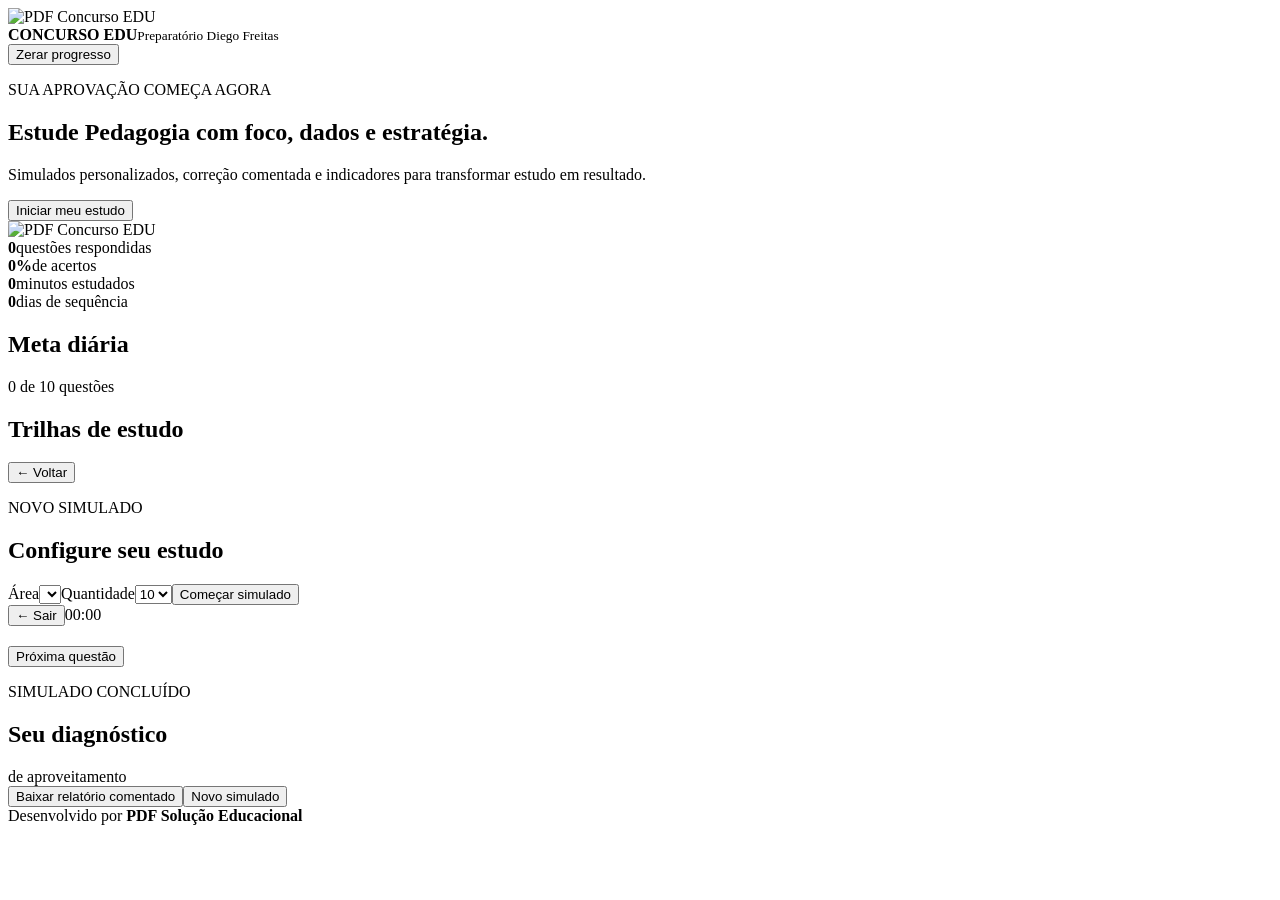
==== index.html @ 6ede87a9 "Adiciona index.html" ====
<!doctype html><html lang="pt-BR"><head><meta charset="utf-8"><meta name="viewport" content="width=device-width,initial-scale=1"><meta name="theme-color" content="#b40d16"><title>PDF Concurso EDU — Quiz de Pedagogia</title><meta name="description" content="Simulados de Pedagogia, teóricos da educação, legislação, currículo, avaliação e PNE."><link rel="icon" type="image/png" href="assets/logo-pdf-concurso.png"><link rel="apple-touch-icon" href="assets/logo-pdf-concurso.png"><link rel="stylesheet" href="styles.css"><link rel="stylesheet" href="brand.css"></head><body>
<header><div class="brand"><img class="brand-logo" src="assets/logo-pdf-concurso.png" alt="PDF Concurso EDU"><div><strong>CONCURSO EDU</strong><small>Preparatório Diego Freitas</small></div></div><button id="reset" class="ghost">Zerar progresso</button></header>
<main><section id="home"><div class="hero"><div class="hero-copy"><p class="eyebrow">SUA APROVAÇÃO COMEÇA AGORA</p><h1>Estude Pedagogia com foco, dados e estratégia.</h1><p>Simulados personalizados, correção comentada e indicadores para transformar estudo em resultado.</p><button id="start" class="primary">Iniciar meu estudo</button></div><img class="hero-logo" src="assets/logo-pdf-concurso.png" alt="PDF Concurso EDU"></div><div class="stats"><article><b id="answered">0</b><span>questões respondidas</span></article><article><b id="accuracy">0%</b><span>de acertos</span></article><article><b id="minutes">0</b><span>minutos estudados</span></article><article><b id="streak">0</b><span>dias de sequência</span></article></div><section class="panel"><div><h2>Meta diária</h2><p><span id="goalDone">0</span> de <span id="goalTotal">10</span> questões</p></div><div class="bar"><i id="goalBar"></i></div></section><h2>Trilhas de estudo</h2><div id="tracks" class="tracks"></div></section>
<section id="setup" class="hidden panel form"><button class="back" data-to="home">← Voltar</button><p class="eyebrow">NOVO SIMULADO</p><h1>Configure seu estudo</h1><label>Área<select id="category"></select></label><label>Quantidade<select id="amount"><option>5</option><option selected>10</option><option>15</option></select></label><button id="begin" class="primary">Começar simulado</button></section>
<section id="quiz" class="hidden"><div class="quiztop"><button class="back" data-to="setup">← Sair</button><span id="progressText"></span><span id="timer">00:00</span></div><div class="bar"><i id="quizBar"></i></div><article class="question"><span id="tag"></span><h2 id="prompt"></h2><div id="options"></div><div id="feedback" class="hidden"></div><button id="next" class="primary hidden">Próxima questão</button></article></section>
<section id="result" class="hidden panel"><p class="eyebrow">SIMULADO CONCLUÍDO</p><h1>Seu diagnóstico</h1><div class="score"><b id="score"></b><span>de aproveitamento</span></div><div id="summary"></div><div class="actions"><button id="report" class="primary">Baixar relatório comentado</button><button class="ghost" data-to="setup">Novo simulado</button></div></section></main><footer>Desenvolvido por <strong>PDF Solução Educacional</strong></footer><script src="app.js"></script></body></html>
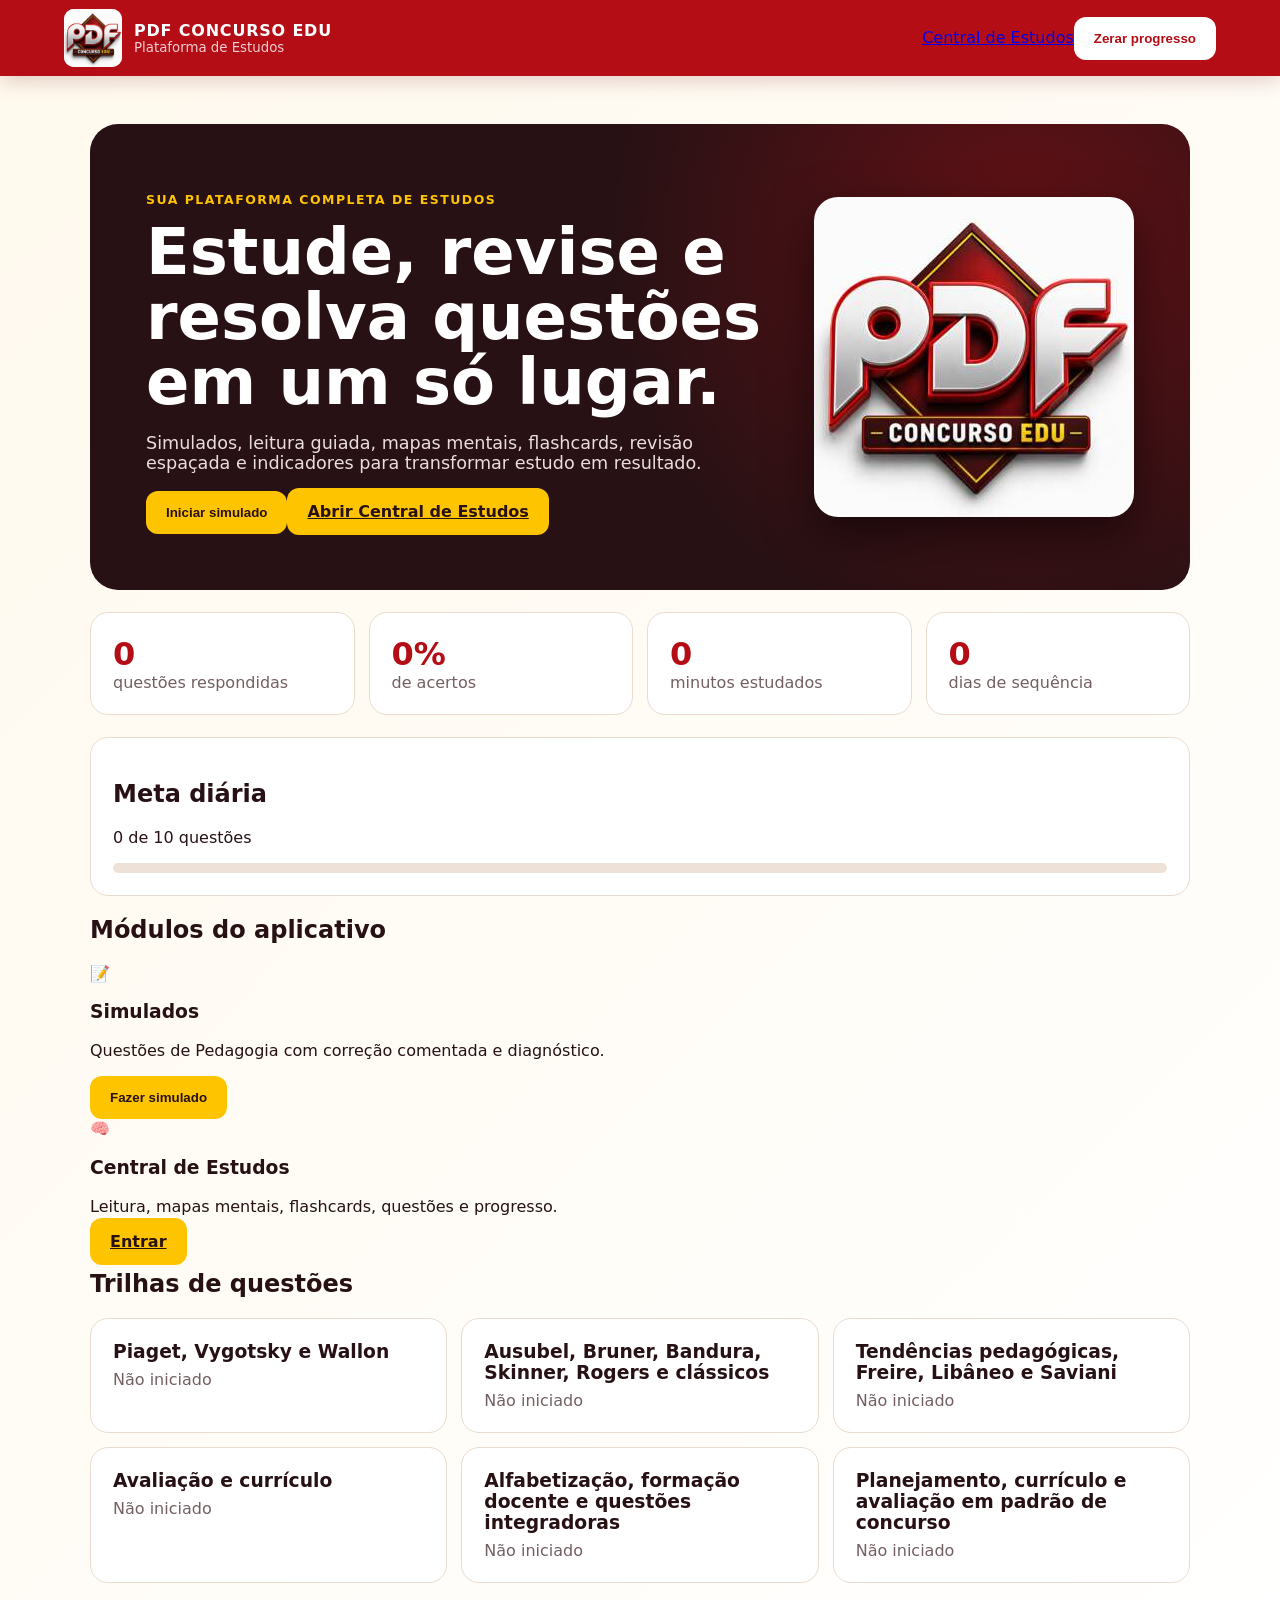
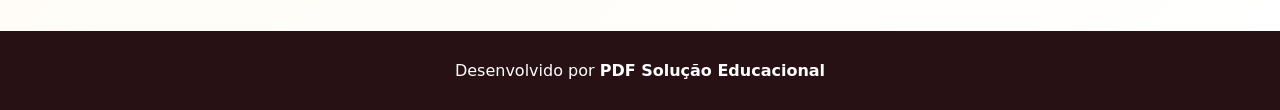
==== commit dbbf061a: "feat: unify quiz and study center into one app" ====
--- a/index.html
+++ b/index.html
@@ -1,6 +1,11 @@
-<!doctype html><html lang="pt-BR"><head><meta charset="utf-8"><meta name="viewport" content="width=device-width,initial-scale=1"><meta name="theme-color" content="#b40d16"><title>PDF Concurso EDU — Quiz de Pedagogia</title><meta name="description" content="Simulados de Pedagogia, teóricos da educação, legislação, currículo, avaliação e PNE."><link rel="icon" type="image/png" href="assets/logo-pdf-concurso.png"><link rel="apple-touch-icon" href="assets/logo-pdf-concurso.png"><link rel="stylesheet" href="styles.css"><link rel="stylesheet" href="brand.css"></head><body>
-<header><div class="brand"><img class="brand-logo" src="assets/logo-pdf-concurso.png" alt="PDF Concurso EDU"><div><strong>CONCURSO EDU</strong><small>Preparatório Diego Freitas</small></div></div><button id="reset" class="ghost">Zerar progresso</button></header>
-<main><section id="home"><div class="hero"><div class="hero-copy"><p class="eyebrow">SUA APROVAÇÃO COMEÇA AGORA</p><h1>Estude Pedagogia com foco, dados e estratégia.</h1><p>Simulados personalizados, correção comentada e indicadores para transformar estudo em resultado.</p><button id="start" class="primary">Iniciar meu estudo</button></div><img class="hero-logo" src="assets/logo-pdf-concurso.png" alt="PDF Concurso EDU"></div><div class="stats"><article><b id="answered">0</b><span>questões respondidas</span></article><article><b id="accuracy">0%</b><span>de acertos</span></article><article><b id="minutes">0</b><span>minutos estudados</span></article><article><b id="streak">0</b><span>dias de sequência</span></article></div><section class="panel"><div><h2>Meta diária</h2><p><span id="goalDone">0</span> de <span id="goalTotal">10</span> questões</p></div><div class="bar"><i id="goalBar"></i></div></section><h2>Trilhas de estudo</h2><div id="tracks" class="tracks"></div></section>
+<!doctype html><html lang="pt-BR"><head><meta charset="utf-8"><meta name="viewport" content="width=device-width,initial-scale=1"><meta name="theme-color" content="#b40d16"><title>PDF Concurso EDU — Plataforma de Estudos</title><meta name="description" content="Plataforma completa PDF Concurso EDU: simulados, leitura guiada, mapas mentais, flashcards, questões e acompanhamento de progresso."><link rel="icon" type="image/png" href="assets/logo-pdf-concurso.png"><link rel="apple-touch-icon" href="assets/logo-pdf-concurso.png"><link rel="manifest" href="/manifest.webmanifest"><link rel="stylesheet" href="styles.css"><link rel="stylesheet" href="brand.css"></head><body>
+<header><div class="brand"><img class="brand-logo" src="assets/logo-pdf-concurso.png" alt="PDF Concurso EDU"><div><strong>PDF CONCURSO EDU</strong><small>Plataforma de Estudos</small></div></div><div class="header-actions"><a class="header-link" href="/mapas/">Central de Estudos</a><button id="installApp" class="ghost hidden">Instalar app</button><button id="reset" class="ghost">Zerar progresso</button></div></header>
+<main><section id="home"><div class="hero"><div class="hero-copy"><p class="eyebrow">SUA PLATAFORMA COMPLETA DE ESTUDOS</p><h1>Estude, revise e resolva questões em um só lugar.</h1><p>Simulados, leitura guiada, mapas mentais, flashcards, revisão espaçada e indicadores para transformar estudo em resultado.</p><div class="hero-actions"><button id="start" class="primary">Iniciar simulado</button><a href="/mapas/" class="primary alt">Abrir Central de Estudos</a></div></div><img class="hero-logo" src="assets/logo-pdf-concurso.png" alt="PDF Concurso EDU"></div><div class="stats"><article><b id="answered">0</b><span>questões respondidas</span></article><article><b id="accuracy">0%</b><span>de acertos</span></article><article><b id="minutes">0</b><span>minutos estudados</span></article><article><b id="streak">0</b><span>dias de sequência</span></article></div><section class="panel"><div><h2>Meta diária</h2><p><span id="goalDone">0</span> de <span id="goalTotal">10</span> questões</p></div><div class="bar"><i id="goalBar"></i></div></section><h2>Módulos do aplicativo</h2>
+<div class="hub-grid">
+  <article class="hub-card"><span class="hub-icon">📝</span><div><h3>Simulados</h3><p>Questões de Pedagogia com correção comentada e diagnóstico.</p></div><button id="hubQuiz" class="primary">Fazer simulado</button></article>
+  <article class="hub-card"><span class="hub-icon">🧠</span><div><h3>Central de Estudos</h3><p>Leitura, mapas mentais, flashcards, questões e progresso.</p></div><a href="/mapas/" class="primary alt">Entrar</a></article>
+</div>
+<h2>Trilhas de questões</h2><div id="tracks" class="tracks"></div></section>
 <section id="setup" class="hidden panel form"><button class="back" data-to="home">← Voltar</button><p class="eyebrow">NOVO SIMULADO</p><h1>Configure seu estudo</h1><label>Área<select id="category"></select></label><label>Quantidade<select id="amount"><option>5</option><option selected>10</option><option>15</option></select></label><button id="begin" class="primary">Começar simulado</button></section>
 <section id="quiz" class="hidden"><div class="quiztop"><button class="back" data-to="setup">← Sair</button><span id="progressText"></span><span id="timer">00:00</span></div><div class="bar"><i id="quizBar"></i></div><article class="question"><span id="tag"></span><h2 id="prompt"></h2><div id="options"></div><div id="feedback" class="hidden"></div><button id="next" class="primary hidden">Próxima questão</button></article></section>
 <section id="result" class="hidden panel"><p class="eyebrow">SIMULADO CONCLUÍDO</p><h1>Seu diagnóstico</h1><div class="score"><b id="score"></b><span>de aproveitamento</span></div><div id="summary"></div><div class="actions"><button id="report" class="primary">Baixar relatório comentado</button><button class="ghost" data-to="setup">Novo simulado</button></div></section></main><footer>Desenvolvido por <strong>PDF Solução Educacional</strong></footer><script src="app.js"></script></body></html>
--- a/styles.css
+++ b/styles.css
@@ -0,0 +1 @@
+:root{--red:#b40d16;--dark:#271114;--yellow:#ffc400;--cream:#fff9ed;--white:#fff;--muted:#735f62;--green:#138a55}*{box-sizing:border-box}body{margin:0;background:linear-gradient(135deg,#fff9ed,#fff);color:var(--dark);font:16px Inter,system-ui,sans-serif}header{height:76px;background:var(--red);color:#fff;display:flex;align-items:center;justify-content:space-between;padding:0 max(5vw,24px);box-shadow:0 4px 20px #6b000033}.brand{display:flex;align-items:center;gap:12px}.brand small,.brand strong{display:block}.brand small{opacity:.8}.logo{display:grid;place-items:center;background:var(--yellow);color:var(--red);font-weight:1000;border-radius:12px;width:48px;height:48px}main{width:min(1100px,92vw);margin:48px auto;min-height:72vh}.hero{background:var(--dark);color:#fff;padding:56px;border-radius:28px;position:relative;overflow:hidden}.hero:after{content:"?";position:absolute;right:35px;top:-45px;font-size:230px;font-weight:1000;color:#ffffff0d}.eyebrow{color:var(--red);font-weight:900;letter-spacing:.12em;font-size:.78rem}.hero .eyebrow{color:var(--yellow)}h1{font-size:clamp(2rem,5vw,4rem);line-height:1.02;max-width:760px;margin:12px 0}.hero p:not(.eyebrow){max-width:650px;color:#eadde0;font-size:1.1rem}.primary,.ghost,.back{border:0;border-radius:12px;padding:14px 20px;font-weight:850;cursor:pointer}.primary{background:var(--yellow);color:var(--dark)}.ghost{background:#fff;color:var(--red)}.back{background:transparent;color:var(--red);padding-left:0}.stats{display:grid;grid-template-columns:repeat(4,1fr);gap:14px;margin:22px 0}.stats article,.panel,.tracks article{background:#fff;border:1px solid #eadbce;border-radius:18px;padding:22px}.stats b{display:block;color:var(--red);font-size:2rem}.stats span{color:var(--muted)}.panel{margin:20px 0}.bar{height:10px;background:#eee1d8;border-radius:99px;overflow:hidden}.bar i{display:block;width:0;height:100%;background:linear-gradient(90deg,var(--red),var(--yellow));transition:.3s}.tracks{display:grid;grid-template-columns:repeat(3,1fr);gap:14px}.tracks h3{margin:0 0 8px}.tracks span{color:var(--muted)}.form{max-width:650px;margin:auto}.form label{display:block;font-weight:800;margin:22px 0}.form select{display:block;width:100%;margin-top:8px;padding:14px;border:1px solid #dbcac5;border-radius:12px;background:#fff}.hidden{display:none!important}.quiztop{display:flex;justify-content:space-between;align-items:center;margin-bottom:10px}.question{background:#fff;border-radius:24px;padding:34px;margin-top:24px;box-shadow:0 20px 60px #6e1a1810}.question>span{color:var(--red);font-weight:800}.option{width:100%;text-align:left;border:2px solid #eee1db;background:#fff;padding:15px;margin:7px 0;border-radius:12px;cursor:pointer}.option:hover{border-color:var(--yellow)}.option.correct{border-color:var(--green);background:#eaf9f1}.option.wrong{border-color:var(--red);background:#fff0f0}#feedback{padding:18px;margin:16px 0;background:var(--cream);border-left:5px solid var(--yellow);border-radius:8px}.score{display:flex;align-items:baseline;gap:12px}.score b{font-size:4rem;color:var(--red)}.actions{display:flex;gap:12px;flex-wrap:wrap;margin-top:24px}footer{text-align:center;padding:30px;background:var(--dark);color:#fff}@media(max-width:750px){.hero{padding:32px 24px}.stats{grid-template-columns:1fr 1fr}.tracks{grid-template-columns:1fr}header .ghost{display:none}}
--- a/brand.css
+++ b/brand.css
@@ -0,0 +1,8 @@
+.logo{display:none}
+.brand-logo{width:58px;height:58px;object-fit:contain;border-radius:10px;background:#fff}
+.brand strong{letter-spacing:.05em}
+.hero{background:radial-gradient(circle at 85% 25%,#641116 0,#271114 42%);display:flex;align-items:center;justify-content:space-between;gap:32px}
+.hero-copy{position:relative;z-index:2}
+.hero-logo{width:min(340px,36vw);aspect-ratio:1;object-fit:contain;filter:drop-shadow(0 18px 24px #0008);border-radius:24px}
+.hero:after{display:none}
+@media(max-width:750px){.hero{display:block}.hero-logo{display:block;width:min(260px,80vw);margin:24px auto -12px}.brand-logo{width:50px;height:50px}}
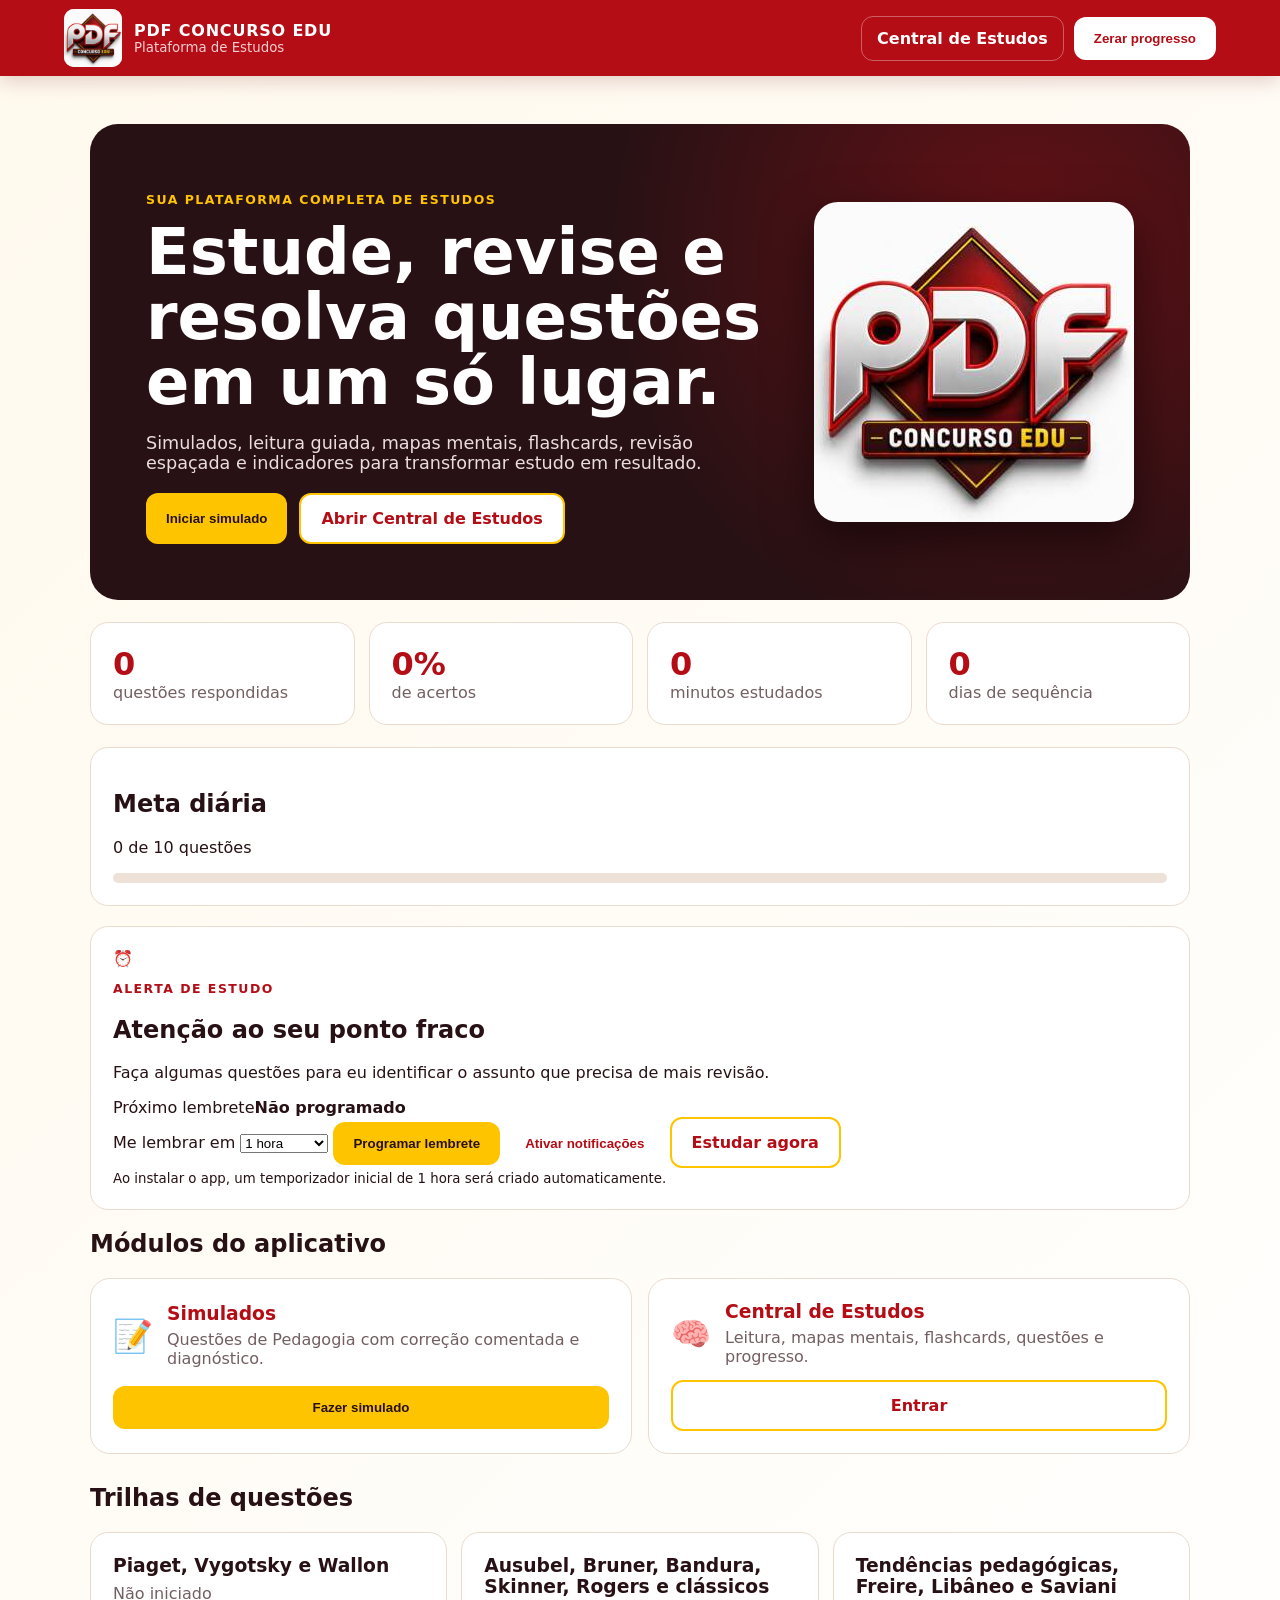
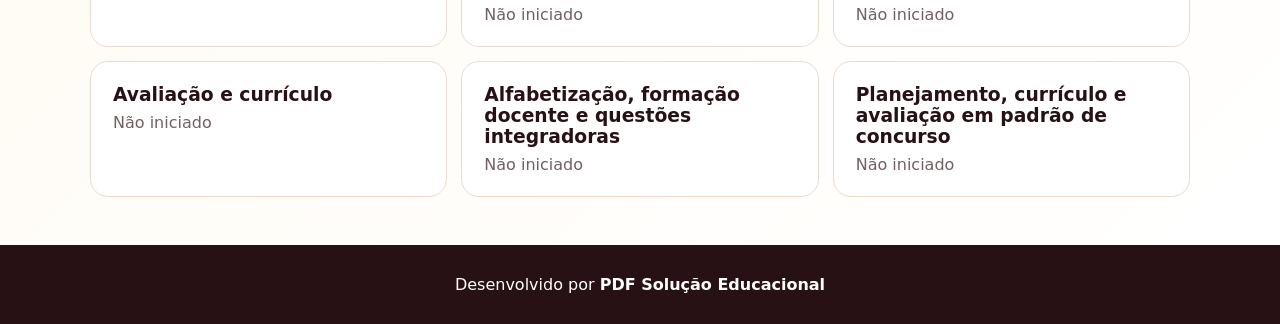
==== commit 7e0d304f: "feat: add smart study reminder panel" ====
--- a/index.html
+++ b/index.html
@@ -1,6 +1,31 @@
 <!doctype html><html lang="pt-BR"><head><meta charset="utf-8"><meta name="viewport" content="width=device-width,initial-scale=1"><meta name="theme-color" content="#b40d16"><title>PDF Concurso EDU — Plataforma de Estudos</title><meta name="description" content="Plataforma completa PDF Concurso EDU: simulados, leitura guiada, mapas mentais, flashcards, questões e acompanhamento de progresso."><link rel="icon" type="image/png" href="assets/logo-pdf-concurso.png"><link rel="apple-touch-icon" href="assets/logo-pdf-concurso.png"><link rel="manifest" href="/manifest.webmanifest"><link rel="stylesheet" href="styles.css"><link rel="stylesheet" href="brand.css"></head><body>
 <header><div class="brand"><img class="brand-logo" src="assets/logo-pdf-concurso.png" alt="PDF Concurso EDU"><div><strong>PDF CONCURSO EDU</strong><small>Plataforma de Estudos</small></div></div><div class="header-actions"><a class="header-link" href="/mapas/">Central de Estudos</a><button id="installApp" class="ghost hidden">Instalar app</button><button id="reset" class="ghost">Zerar progresso</button></div></header>
-<main><section id="home"><div class="hero"><div class="hero-copy"><p class="eyebrow">SUA PLATAFORMA COMPLETA DE ESTUDOS</p><h1>Estude, revise e resolva questões em um só lugar.</h1><p>Simulados, leitura guiada, mapas mentais, flashcards, revisão espaçada e indicadores para transformar estudo em resultado.</p><div class="hero-actions"><button id="start" class="primary">Iniciar simulado</button><a href="/mapas/" class="primary alt">Abrir Central de Estudos</a></div></div><img class="hero-logo" src="assets/logo-pdf-concurso.png" alt="PDF Concurso EDU"></div><div class="stats"><article><b id="answered">0</b><span>questões respondidas</span></article><article><b id="accuracy">0%</b><span>de acertos</span></article><article><b id="minutes">0</b><span>minutos estudados</span></article><article><b id="streak">0</b><span>dias de sequência</span></article></div><section class="panel"><div><h2>Meta diária</h2><p><span id="goalDone">0</span> de <span id="goalTotal">10</span> questões</p></div><div class="bar"><i id="goalBar"></i></div></section><h2>Módulos do aplicativo</h2>
+<main><section id="home"><div class="hero"><div class="hero-copy"><p class="eyebrow">SUA PLATAFORMA COMPLETA DE ESTUDOS</p><h1>Estude, revise e resolva questões em um só lugar.</h1><p>Simulados, leitura guiada, mapas mentais, flashcards, revisão espaçada e indicadores para transformar estudo em resultado.</p><div class="hero-actions"><button id="start" class="primary">Iniciar simulado</button><a href="/mapas/" class="primary alt">Abrir Central de Estudos</a></div></div><img class="hero-logo" src="assets/logo-pdf-concurso.png" alt="PDF Concurso EDU"></div><div class="stats"><article><b id="answered">0</b><span>questões respondidas</span></article><article><b id="accuracy">0%</b><span>de acertos</span></article><article><b id="minutes">0</b><span>minutos estudados</span></article><article><b id="streak">0</b><span>dias de sequência</span></article></div><section class="panel"><div><h2>Meta diária</h2><p><span id="goalDone">0</span> de <span id="goalTotal">10</span> questões</p></div><div class="bar"><i id="goalBar"></i></div></section>
+<section id="studyAlert" class="panel study-alert">
+  <div class="study-alert-head">
+    <span class="alert-icon">⏰</span>
+    <div>
+      <p class="eyebrow">ALERTA DE ESTUDO</p>
+      <h2>Atenção ao seu ponto fraco</h2>
+      <p id="studyWeakText">Faça algumas questões para eu identificar o assunto que precisa de mais revisão.</p>
+    </div>
+  </div>
+  <div class="study-countdown"><span>Próximo lembrete</span><strong id="studyCountdown">Não programado</strong></div>
+  <div class="study-reminder-actions">
+    <label>Me lembrar em
+      <select id="studyDelay">
+        <option value="30">30 minutos</option>
+        <option value="60" selected>1 hora</option>
+        <option value="180">3 horas</option>
+        <option value="1440">Amanhã</option>
+      </select>
+    </label>
+    <button id="scheduleStudyReminder" class="primary">Programar lembrete</button>
+    <button id="enableStudyNotifications" class="ghost reminder-permission">Ativar notificações</button>
+    <a class="primary alt" href="/mapas/">Estudar agora</a>
+  </div>
+  <small id="studyReminderStatus" class="study-status">Ao instalar o app, um temporizador inicial de 1 hora será criado automaticamente.</small>
+</section><h2>Módulos do aplicativo</h2>
 <div class="hub-grid">
   <article class="hub-card"><span class="hub-icon">📝</span><div><h3>Simulados</h3><p>Questões de Pedagogia com correção comentada e diagnóstico.</p></div><button id="hubQuiz" class="primary">Fazer simulado</button></article>
   <article class="hub-card"><span class="hub-icon">🧠</span><div><h3>Central de Estudos</h3><p>Leitura, mapas mentais, flashcards, questões e progresso.</p></div><a href="/mapas/" class="primary alt">Entrar</a></article>
--- a/styles.css
+++ b/styles.css
@@ -1 +1,19 @@
 :root{--red:#b40d16;--dark:#271114;--yellow:#ffc400;--cream:#fff9ed;--white:#fff;--muted:#735f62;--green:#138a55}*{box-sizing:border-box}body{margin:0;background:linear-gradient(135deg,#fff9ed,#fff);color:var(--dark);font:16px Inter,system-ui,sans-serif}header{height:76px;background:var(--red);color:#fff;display:flex;align-items:center;justify-content:space-between;padding:0 max(5vw,24px);box-shadow:0 4px 20px #6b000033}.brand{display:flex;align-items:center;gap:12px}.brand small,.brand strong{display:block}.brand small{opacity:.8}.logo{display:grid;place-items:center;background:var(--yellow);color:var(--red);font-weight:1000;border-radius:12px;width:48px;height:48px}main{width:min(1100px,92vw);margin:48px auto;min-height:72vh}.hero{background:var(--dark);color:#fff;padding:56px;border-radius:28px;position:relative;overflow:hidden}.hero:after{content:"?";position:absolute;right:35px;top:-45px;font-size:230px;font-weight:1000;color:#ffffff0d}.eyebrow{color:var(--red);font-weight:900;letter-spacing:.12em;font-size:.78rem}.hero .eyebrow{color:var(--yellow)}h1{font-size:clamp(2rem,5vw,4rem);line-height:1.02;max-width:760px;margin:12px 0}.hero p:not(.eyebrow){max-width:650px;color:#eadde0;font-size:1.1rem}.primary,.ghost,.back{border:0;border-radius:12px;padding:14px 20px;font-weight:850;cursor:pointer}.primary{background:var(--yellow);color:var(--dark)}.ghost{background:#fff;color:var(--red)}.back{background:transparent;color:var(--red);padding-left:0}.stats{display:grid;grid-template-columns:repeat(4,1fr);gap:14px;margin:22px 0}.stats article,.panel,.tracks article{background:#fff;border:1px solid #eadbce;border-radius:18px;padding:22px}.stats b{display:block;color:var(--red);font-size:2rem}.stats span{color:var(--muted)}.panel{margin:20px 0}.bar{height:10px;background:#eee1d8;border-radius:99px;overflow:hidden}.bar i{display:block;width:0;height:100%;background:linear-gradient(90deg,var(--red),var(--yellow));transition:.3s}.tracks{display:grid;grid-template-columns:repeat(3,1fr);gap:14px}.tracks h3{margin:0 0 8px}.tracks span{color:var(--muted)}.form{max-width:650px;margin:auto}.form label{display:block;font-weight:800;margin:22px 0}.form select{display:block;width:100%;margin-top:8px;padding:14px;border:1px solid #dbcac5;border-radius:12px;background:#fff}.hidden{display:none!important}.quiztop{display:flex;justify-content:space-between;align-items:center;margin-bottom:10px}.question{background:#fff;border-radius:24px;padding:34px;margin-top:24px;box-shadow:0 20px 60px #6e1a1810}.question>span{color:var(--red);font-weight:800}.option{width:100%;text-align:left;border:2px solid #eee1db;background:#fff;padding:15px;margin:7px 0;border-radius:12px;cursor:pointer}.option:hover{border-color:var(--yellow)}.option.correct{border-color:var(--green);background:#eaf9f1}.option.wrong{border-color:var(--red);background:#fff0f0}#feedback{padding:18px;margin:16px 0;background:var(--cream);border-left:5px solid var(--yellow);border-radius:8px}.score{display:flex;align-items:baseline;gap:12px}.score b{font-size:4rem;color:var(--red)}.actions{display:flex;gap:12px;flex-wrap:wrap;margin-top:24px}footer{text-align:center;padding:30px;background:var(--dark);color:#fff}@media(max-width:750px){.hero{padding:32px 24px}.stats{grid-template-columns:1fr 1fr}.tracks{grid-template-columns:1fr}header .ghost{display:none}}
+
+.header-actions{display:flex;align-items:center;gap:10px;flex-wrap:wrap}
+.header-link{color:#fff;text-decoration:none;font-weight:850;padding:12px 15px;border:1px solid #ffffff55;border-radius:12px}
+.hero-actions{display:flex;gap:12px;flex-wrap:wrap;margin-top:20px}
+.primary.alt{display:inline-flex;text-decoration:none;align-items:center;justify-content:center;background:#fff;color:var(--red);border:2px solid var(--yellow)}
+.hub-grid{display:grid;grid-template-columns:repeat(2,1fr);gap:16px;margin:18px 0 30px}
+.hub-card{background:#fff;border:1px solid #eadbce;border-radius:20px;padding:22px;display:grid;grid-template-columns:auto 1fr;gap:14px;align-items:center}
+.hub-card .primary{grid-column:1/-1;text-decoration:none;text-align:center}
+.hub-icon{font-size:2rem}
+.hub-card h3{margin:0 0 6px;color:var(--red)}
+.hub-card p{margin:0;color:var(--muted)}
+@media(max-width:750px){
+  header{height:auto;min-height:76px;padding:12px 18px;gap:10px;align-items:flex-start}
+  .header-actions{justify-content:flex-end}
+  .header-link{font-size:.84rem;padding:10px}
+  #reset{font-size:.82rem;padding:10px}
+  .hub-grid{grid-template-columns:1fr}
+}
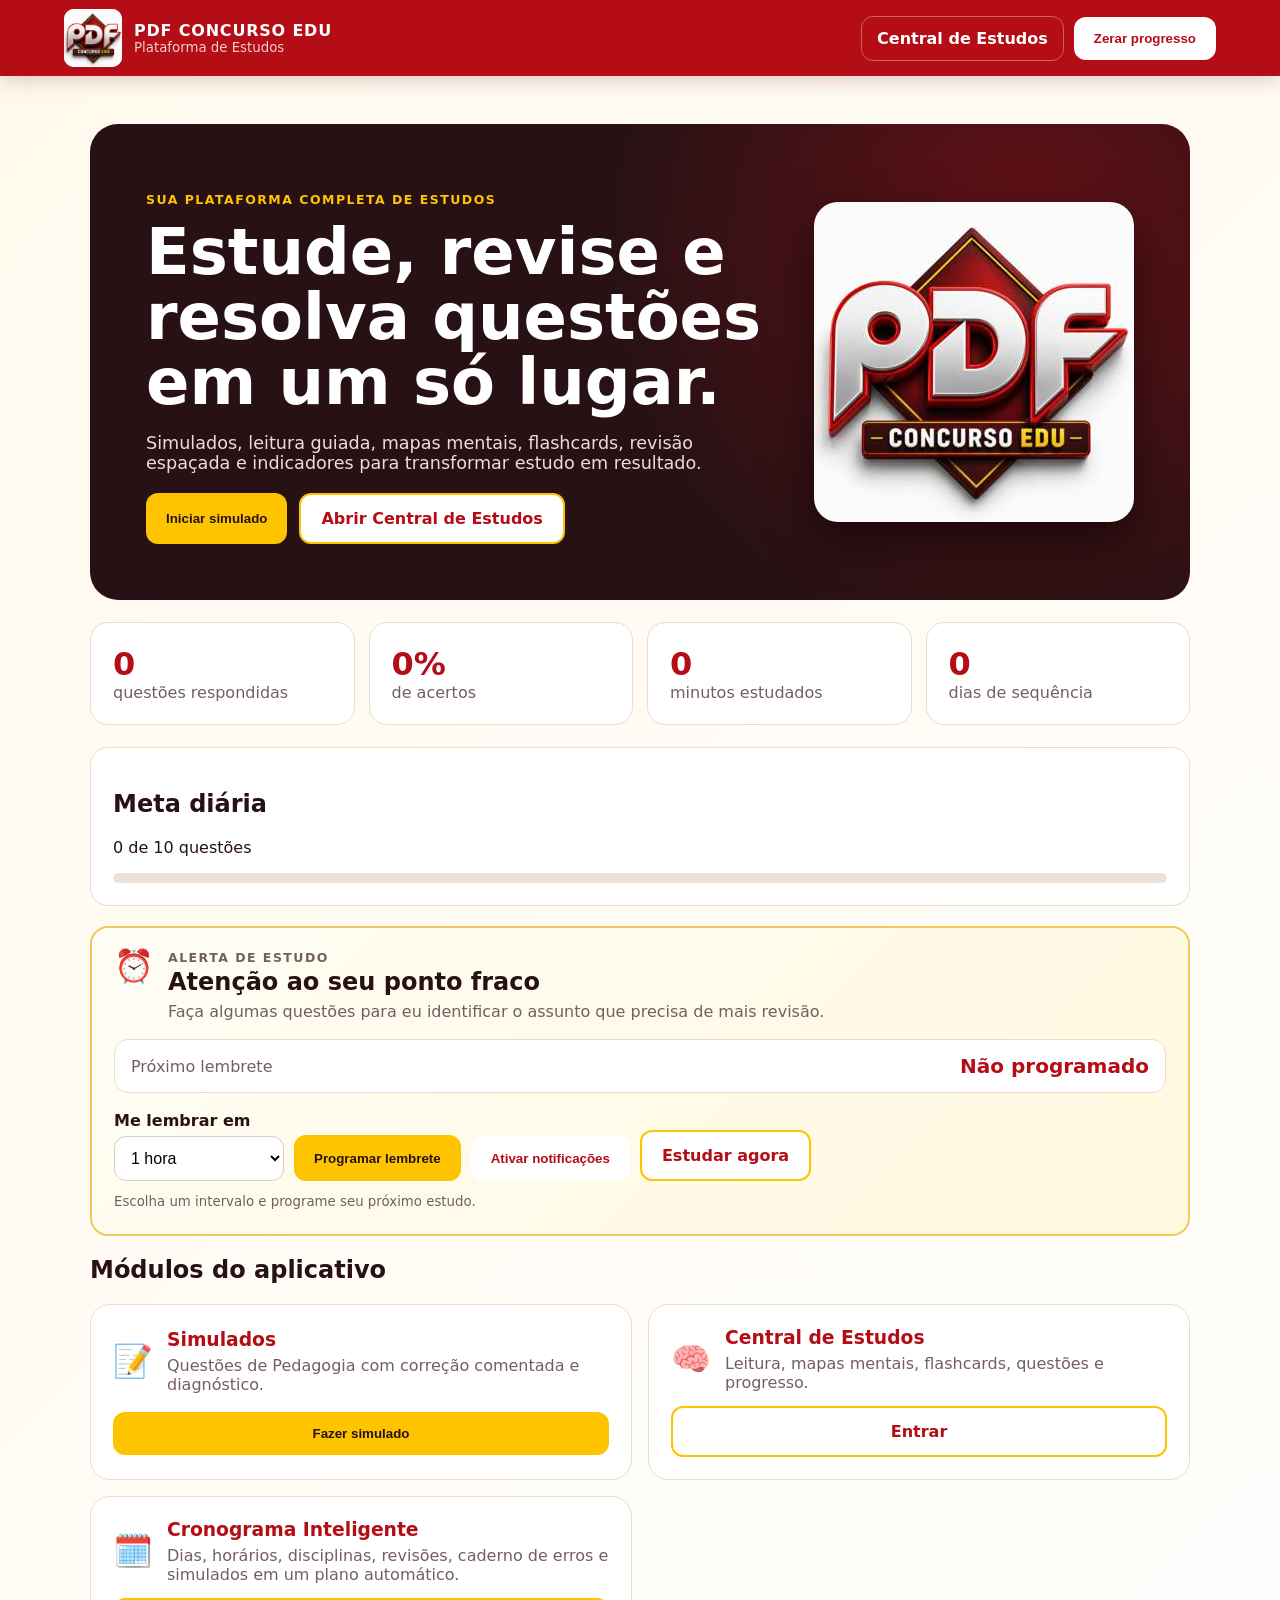
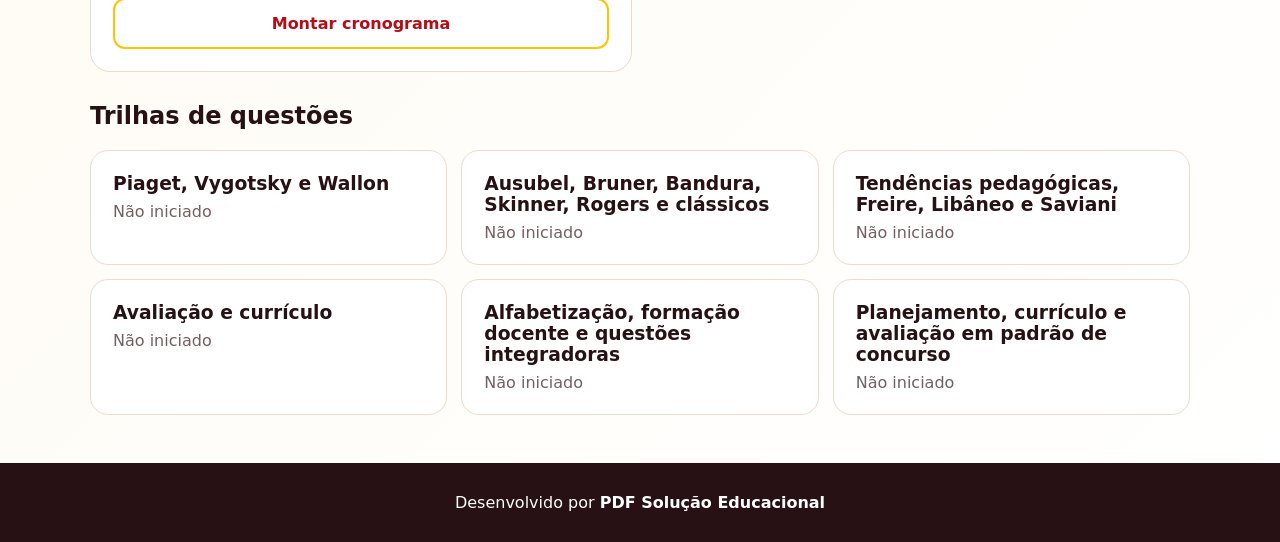
==== commit 1221ad37: "feat: expose intelligent planner on main hub" ====
--- a/index.html
+++ b/index.html
@@ -29,6 +29,7 @@
 <div class="hub-grid">
   <article class="hub-card"><span class="hub-icon">📝</span><div><h3>Simulados</h3><p>Questões de Pedagogia com correção comentada e diagnóstico.</p></div><button id="hubQuiz" class="primary">Fazer simulado</button></article>
   <article class="hub-card"><span class="hub-icon">🧠</span><div><h3>Central de Estudos</h3><p>Leitura, mapas mentais, flashcards, questões e progresso.</p></div><a href="/mapas/" class="primary alt">Entrar</a></article>
+  <article class="hub-card"><span class="hub-icon">🗓️</span><div><h3>Cronograma Inteligente</h3><p>Dias, horários, disciplinas, revisões, caderno de erros e simulados em um plano automático.</p></div><a href="/mapas/#cronograma" class="primary alt">Montar cronograma</a></article>
 </div>
 <h2>Trilhas de questões</h2><div id="tracks" class="tracks"></div></section>
 <section id="setup" class="hidden panel form"><button class="back" data-to="home">← Voltar</button><p class="eyebrow">NOVO SIMULADO</p><h1>Configure seu estudo</h1><label>Área<select id="category"></select></label><label>Quantidade<select id="amount"><option>5</option><option selected>10</option><option>15</option></select></label><button id="begin" class="primary">Começar simulado</button></section>
--- a/styles.css
+++ b/styles.css
@@ -16,4 +16,25 @@
   .header-link{font-size:.84rem;padding:10px}
   #reset{font-size:.82rem;padding:10px}
   .hub-grid{grid-template-columns:1fr}
+}
+.study-alert{border:2px solid #f0c95d;background:linear-gradient(135deg,#fffdf4,#fff8df)}
+.study-alert.due{border-color:var(--red);background:#fff1ee}
+.study-alert-head{display:flex;gap:14px;align-items:flex-start}
+.study-alert-head h2{margin:3px 0 6px}
+.study-alert-head p{margin:0;color:var(--muted)}
+.alert-icon{font-size:2rem;line-height:1}
+.study-countdown{display:flex;align-items:center;justify-content:space-between;gap:12px;margin:18px 0;padding:14px 16px;background:#fff;border:1px solid #eadbce;border-radius:14px}
+.study-countdown span{color:var(--muted)}
+.study-countdown strong{color:var(--red);font-size:1.25rem}
+.study-reminder-actions{display:flex;align-items:end;gap:10px;flex-wrap:wrap}
+.study-reminder-actions label{font-weight:800;min-width:170px}
+.study-reminder-actions select{display:block;width:100%;margin-top:6px;padding:12px;border:1px solid #dbcac5;border-radius:12px;background:#fff;font-size:16px}
+.study-reminder-actions .primary,.study-reminder-actions .ghost{min-height:46px}
+.study-status{display:block;margin-top:12px;color:var(--muted);line-height:1.4}
+@media(max-width:750px){
+  .study-alert-head{align-items:flex-start}
+  .study-countdown{align-items:flex-start;flex-direction:column}
+  .study-reminder-actions{display:grid;grid-template-columns:1fr}
+  .study-reminder-actions>*{width:100%}
+  .reminder-permission{display:block!important}
 }
